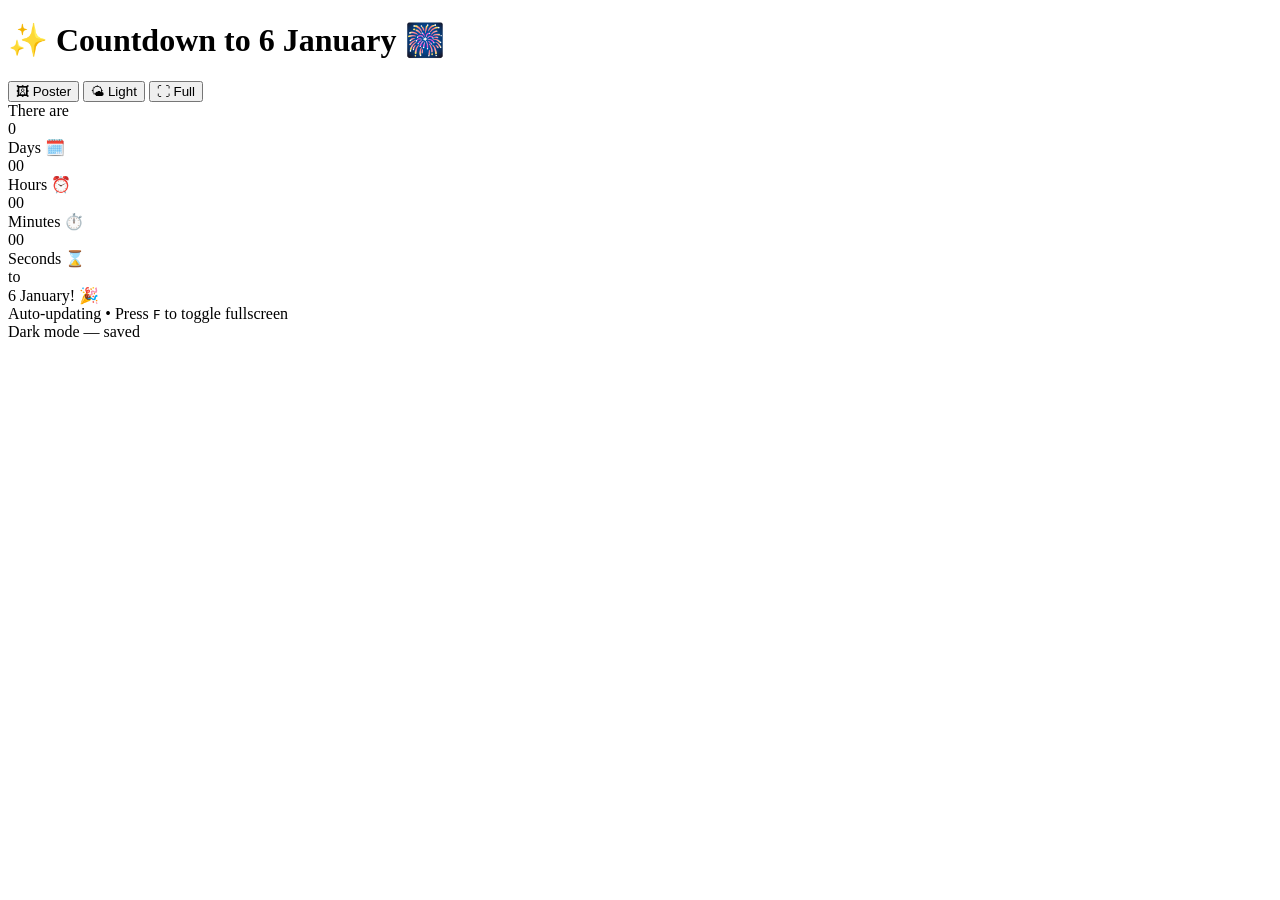
==== index.html @ 764acb68 "Update and rename time.html to index.html" ====
<!doctype html>
<html lang="en">
<head>
  <meta charset="utf-8" />
  <meta name="viewport" content="width=device-width,initial-scale=1" />
  <title>🎉 Countdown to 6 January</title>

  <!-- performance hints -->
  <link rel="preconnect" href="https://fonts.gstatic.com" crossorigin>
  <link rel="preconnect" href="https://fonts.googleapis.com">

  <!-- Google / designed fonts -->
  <link href="https://fonts.googleapis.com/css2?family=Playfair+Display:wght@700;900&family=Poppins:wght@300;500;700&family=Rubik:wght@400;700&display=swap" rel="stylesheet">

  <meta name="theme-color" content="#0b0e12">

  <!-- styles -->
  <link rel="stylesheet" href="styles.css">

  <!-- script (deferred) -->
  <script src="script.js" defer></script>
</head>
<body>
  <div id="app" class="app" data-theme="dark">
    <main class="card" id="card" role="application" aria-label="Countdown card">
      <!-- decorative elements -->
      <div class="decor r1" aria-hidden="true"></div>
      <div class="decor r2" aria-hidden="true"></div>
      <div class="decor r3" aria-hidden="true"></div>
      <div class="decor r4" aria-hidden="true"></div>

      <!-- header -->
      <header class="card-header" id="cardHeader">
        <h1 class="title">
          <span class="spark" aria-hidden="true">✨</span>
          Countdown to 6 January
          <span class="spark" aria-hidden="true">🎆</span>
        </h1>

        <div class="controls" role="toolbar" aria-label="Controls">
          <button id="posterBtn" class="control-btn" title="Toggle poster / UI hide (fullscreen poster)">🖼 Poster</button>

          <button id="themeToggle" class="control-btn" aria-pressed="false" title="Switch to Light mode">🌤 Light</button>

          <button id="fsBtn" class="control-btn primary" aria-pressed="false" title="Toggle fullscreen">⛶ Full</button>
        </div>
      </header>

      <!-- center content -->
      <section class="card-body" id="cardBody">
        <div class="subtitle" id="subtitle">There are</div>

        <div class="count-grid" role="group" aria-label="Countdown values">
          <div class="count-box" aria-live="polite">
            <div class="count-num" id="days">0</div>
            <div class="count-label">Days 🗓️</div>
          </div>

          <div class="count-box" aria-live="polite">
            <div class="count-num" id="hours">00</div>
            <div class="count-label">Hours ⏰</div>
          </div>

          <div class="count-box" aria-live="polite">
            <div class="count-num" id="minutes">00</div>
            <div class="count-label">Minutes ⏱️</div>
          </div>

          <div class="count-box" aria-live="polite">
            <div class="count-num" id="seconds">00</div>
            <div class="count-label">Seconds ⌛</div>
          </div>
        </div>

        <div class="to-text">to</div>
        <div class="big-date" id="bigDate">6 January! 🎉</div>
      </section>

      <!-- footer -->
      <footer class="card-footer" id="cardFooter">
        <div class="footer-left">Auto-updating • Press <kbd>F</kbd> to toggle fullscreen</div>
        <div class="footer-right" id="status" aria-live="polite">Dark mode — saved</div>
      </footer>
    </main>

    <!-- lightweight confetti container -->
    <div id="confetti" aria-hidden="true"></div>
  </div>
</body>
</html>
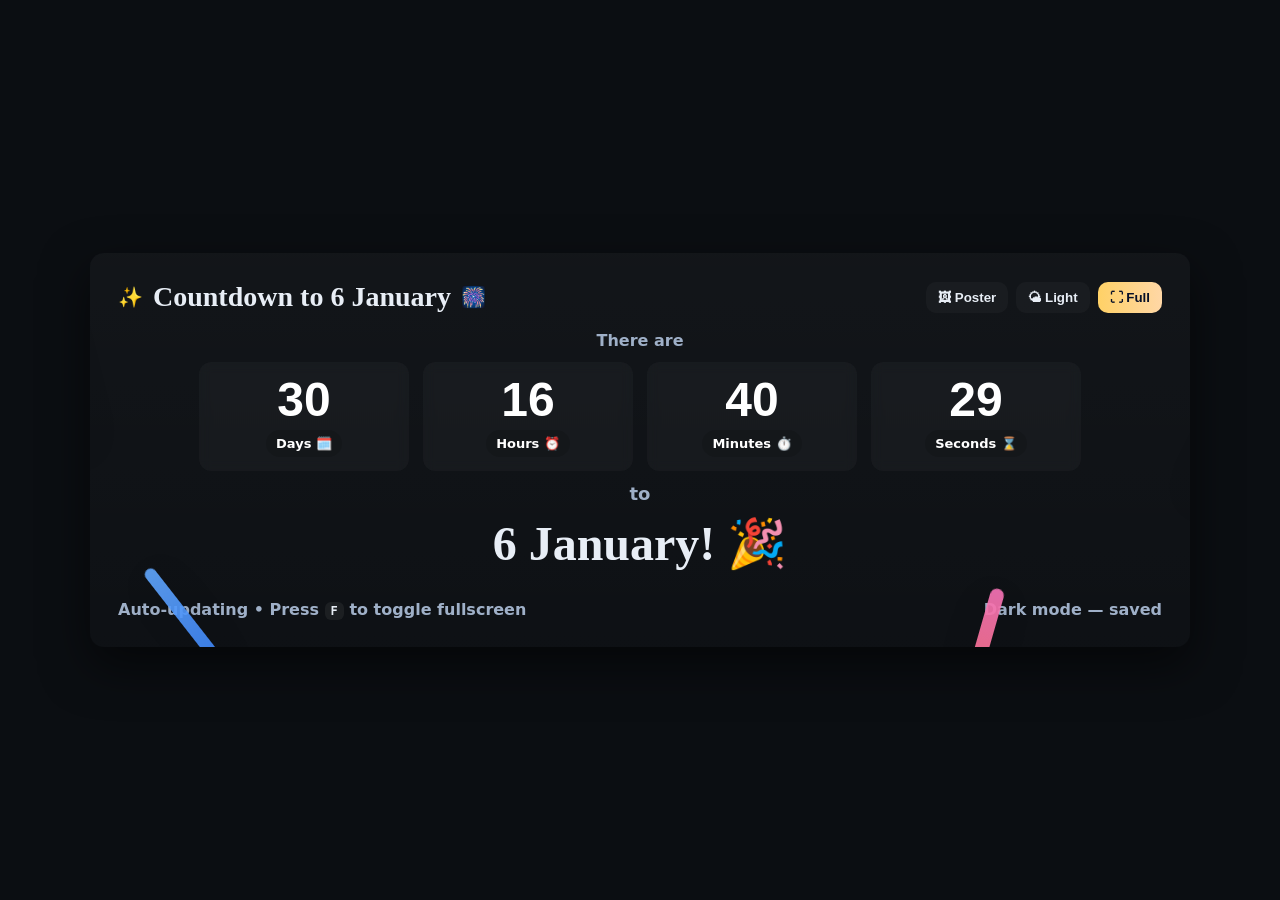
==== commit 66fcf63f: "Update index.html" ====
--- a/index.html
+++ b/index.html
@@ -5,25 +5,18 @@
   <meta name="viewport" content="width=device-width,initial-scale=1" />
   <title>🎉 Countdown to 6 January</title>
 
-  <!-- performance hints -->
   <link rel="preconnect" href="https://fonts.gstatic.com" crossorigin>
   <link rel="preconnect" href="https://fonts.googleapis.com">
-
-  <!-- Google / designed fonts -->
   <link href="https://fonts.googleapis.com/css2?family=Playfair+Display:wght@700;900&family=Poppins:wght@300;500;700&family=Rubik:wght@400;700&display=swap" rel="stylesheet">
 
   <meta name="theme-color" content="#0b0e12">
-
-  <!-- styles -->
   <link rel="stylesheet" href="styles.css">
-
-  <!-- script (deferred) -->
   <script src="script.js" defer></script>
 </head>
 <body>
   <div id="app" class="app" data-theme="dark">
     <main class="card" id="card" role="application" aria-label="Countdown card">
-      <!-- decorative elements -->
+      <!-- decorative -->
       <div class="decor r1" aria-hidden="true"></div>
       <div class="decor r2" aria-hidden="true"></div>
       <div class="decor r3" aria-hidden="true"></div>
@@ -39,14 +32,12 @@
 
         <div class="controls" role="toolbar" aria-label="Controls">
           <button id="posterBtn" class="control-btn" title="Toggle poster / UI hide (fullscreen poster)">🖼 Poster</button>
-
           <button id="themeToggle" class="control-btn" aria-pressed="false" title="Switch to Light mode">🌤 Light</button>
-
           <button id="fsBtn" class="control-btn primary" aria-pressed="false" title="Toggle fullscreen">⛶ Full</button>
         </div>
       </header>
 
-      <!-- center content -->
+      <!-- body (scrollable if content is tall) -->
       <section class="card-body" id="cardBody">
         <div class="subtitle" id="subtitle">There are</div>
 
@@ -81,10 +72,10 @@
         <div class="footer-left">Auto-updating • Press <kbd>F</kbd> to toggle fullscreen</div>
         <div class="footer-right" id="status" aria-live="polite">Dark mode — saved</div>
       </footer>
+
+      <!-- confetti container moved inside card to avoid overflow outside window -->
+      <div id="confetti" aria-hidden="true"></div>
     </main>
-
-    <!-- lightweight confetti container -->
-    <div id="confetti" aria-hidden="true"></div>
   </div>
 </body>
 </html>
--- a/styles.css
+++ b/styles.css
@@ -0,0 +1,208 @@
+/* ---------------------------
+   Refined styles for countdown
+   Dark by default, light available
+   --------------------------- */
+
+/* Variables (dark defaults) */
+:root {
+  --bg: #0b0e12;
+  --card-bg: linear-gradient(180deg, rgba(255,255,255,0.03), rgba(255,255,255,0.01));
+  --text: #e8eef6;
+  --muted: #9fb0c8;
+  --accent: #ffd166;
+  --box-bg: rgba(255,255,255,0.03);
+  --box-text: #fff;
+  --card-radius: 14px;
+  --shadow: 0 18px 48px rgba(0,0,0,0.55);
+  --control-bg: rgba(255,255,255,0.03);
+}
+
+/* Light theme overrides */
+:root[data-theme='light'] {
+  --bg: #f6fbff;
+  --card-bg: linear-gradient(180deg,#ffffff,#f3f9ff);
+  --text: #111827;
+  --muted: #4b5563;
+  --accent: #1e3a8a;
+  --box-bg: #ffffff;
+  --box-text: #222;
+  --shadow: 0 10px 28px rgba(20,30,40,0.08);
+  --control-bg: rgba(0,0,0,0.06);
+}
+
+/* Base reset */
+* { box-sizing: border-box; }
+html,body { height:100%; margin:0; }
+body {
+  font-family: "Poppins", system-ui, -apple-system, "Segoe UI", Roboto, Arial;
+  background: var(--bg);
+  color: var(--text);
+  -webkit-font-smoothing:antialiased;
+  -moz-osx-font-smoothing:grayscale;
+  display:flex;
+  align-items:center;
+  justify-content:center;
+  padding:24px;
+  transition: background .28s ease, color .28s ease;
+  overflow: hidden; /* hide scroll when fullscreen */
+}
+
+/* App container */
+.app { width:100%; max-width:1100px; }
+
+/* Card */
+.card{
+  width:100%;
+  border-radius: var(--card-radius);
+  background: var(--card-bg);
+  box-shadow: var(--shadow);
+  padding:28px;
+  position:relative;
+  overflow:hidden;
+  transition: transform .22s ease, box-shadow .22s ease, padding .22s ease;
+}
+
+/* make card fill viewport cleanly in fullscreen */
+:fullscreen, :-webkit-full-screen {
+  background-color: var(--bg) !important;
+}
+:fullscreen body, :-webkit-full-screen body {
+  margin:0;
+  width:100vw;
+  height:100vh;
+  padding:0;
+  display:flex;
+  align-items:center;
+  justify-content:center;
+}
+:fullscreen .card, :-webkit-full-screen .card {
+  width: calc(100vw - 40px);
+  height: calc(100vh - 40px);
+  max-width: none;
+  max-height: none;
+  border-radius: 8px;
+  padding: 28px;
+  display:flex;
+  flex-direction:column;
+  justify-content: space-between;
+  box-shadow: none;
+}
+
+/* Decorative elements */
+.decor { position:absolute; border-radius:999px; opacity:.92; pointer-events:none; filter: drop-shadow(0 8px 18px rgba(0,0,0,0.18)); }
+.r1{ left:-40px; top:8%; width:18px; height:160px; transform:rotate(-14deg); background:linear-gradient(180deg,#ff6b6b,#ffb86b); }
+.r2{ right:-60px; top:18%; width:16px; height:180px; transform:rotate(26deg); background:linear-gradient(180deg,#34d399,#10b981); }
+.r3{ left:8%; bottom:-30px; width:12px; height:120px; transform:rotate(-38deg); background:linear-gradient(180deg,#60a5fa,#3b82f6); }
+.r4{ right:18%; bottom:-40px; width:14px; height:100px; transform:rotate(16deg); background:linear-gradient(180deg,#f472b6,#fb7185); }
+
+/* Header */
+.card-header{
+  display:flex;
+  align-items:center;
+  justify-content:space-between;
+  gap:16px;
+}
+.title{
+  margin:0;
+  font-family: "Playfair Display", serif;
+  font-size:28px;
+  display:flex;
+  align-items:center;
+  gap:10px;
+}
+.spark { font-size:20px; }
+
+/* Controls */
+.controls { display:flex; gap:8px; align-items:center; }
+.control-btn{
+  background: var(--control-bg);
+  border: none;
+  color: var(--text);
+  padding:8px 12px;
+  border-radius:10px;
+  font-weight:700;
+  cursor:pointer;
+  display:inline-flex;
+  gap:8px;
+  align-items:center;
+  transition: transform .12s ease, opacity .12s ease, background .18s ease;
+}
+.control-btn:active { transform: translateY(1px); }
+.control-btn.primary{
+  background: linear-gradient(90deg,var(--accent), #ffd7a6);
+  color:#071029;
+}
+
+/* Body */
+.card-body { text-align:center; padding:18px 6px; display:flex; flex-direction:column; align-items:center; gap:12px; }
+
+/* Subtitles & text */
+.subtitle { color:var(--muted); font-weight:600; font-size:16px; }
+.to-text { font-size:18px; color:var(--muted); font-weight:600; }
+.big-date { font-family:"Playfair Display", serif; font-size:48px; font-weight:900; }
+
+/* Countdown grid */
+.count-grid{
+  display:flex;
+  gap:14px;
+  align-items:stretch;
+  justify-content:center;
+  flex-wrap:wrap;
+  width:100%;
+  max-width:900px;
+}
+.count-box{
+  min-width:120px;
+  flex: 1 1 140px;
+  max-width:210px;
+  background: var(--box-bg);
+  color: var(--box-text);
+  border-radius:12px;
+  padding:14px 12px;
+  display:flex;
+  flex-direction:column;
+  align-items:center;
+  gap:6px;
+  backdrop-filter: blur(6px);
+}
+.count-num{
+  font-family: "Rubik", sans-serif;
+  font-weight:800;
+  font-size:48px;
+  line-height:1;
+}
+.count-label{
+  padding:6px 10px;
+  border-radius:999px;
+  background: rgba(0,0,0,0.12);
+  color: var(--box-text);
+  font-size:13px;
+  font-weight:700;
+}
+:root[data-theme='light'] .count-label { background: rgba(0,0,0,0.06); color: var(--box-text); }
+
+/* Footer */
+.card-footer { display:flex; justify-content:space-between; gap:12px; align-items:center; color:var(--muted); font-weight:600; margin-top:10px; }
+
+/* Poster mode (hide header & footer) */
+.card.poster-mode .card-header,
+.card.poster-mode .card-footer { opacity: 0; transform: translateY(-8px); pointer-events:none; height:0; margin:0; padding:0; visibility:hidden; }
+
+/* Confetti small style placeholder; JS will animate pieces */
+#confetti { position:fixed; inset:0; pointer-events:none; overflow:visible; z-index:9999; }
+
+/* Keyboard hint */
+kbd { background: rgba(255,255,255,0.06); border-radius:6px; padding:2px 6px; font-weight:700; font-size:12px; color:var(--text); }
+
+/* Responsive */
+@media (max-width:800px){
+  .title { font-size:20px; }
+  .count-num { font-size:40px; }
+  .big-date { font-size:36px; }
+  .card { padding:18px; border-radius:12px; }
+}
+
+/* Reduced motion respect */
+@media (prefers-reduced-motion: reduce){
+  * { transition: none !important; animation: none !important; }
+}
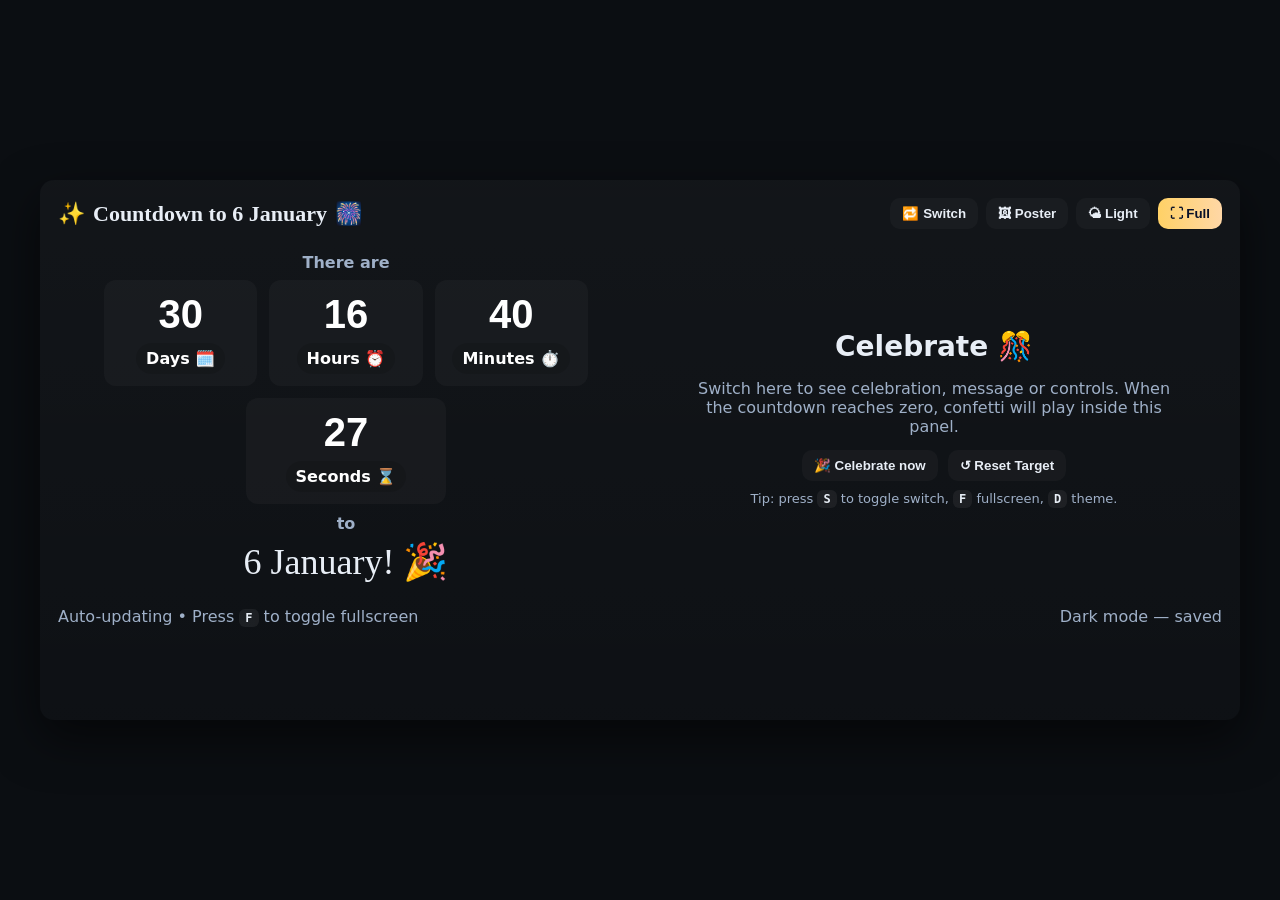
==== commit 76db8923: "Update index.html" ====
--- a/index.html
+++ b/index.html
@@ -3,7 +3,7 @@
 <head>
   <meta charset="utf-8" />
   <meta name="viewport" content="width=device-width,initial-scale=1" />
-  <title>🎉 Countdown to 6 January</title>
+  <title>🎉 Countdown to 6 January — Half Card Switch</title>
 
   <link rel="preconnect" href="https://fonts.gstatic.com" crossorigin>
   <link rel="preconnect" href="https://fonts.googleapis.com">
@@ -16,12 +16,6 @@
 <body>
   <div id="app" class="app" data-theme="dark">
     <main class="card" id="card" role="application" aria-label="Countdown card">
-      <!-- decorative -->
-      <div class="decor r1" aria-hidden="true"></div>
-      <div class="decor r2" aria-hidden="true"></div>
-      <div class="decor r3" aria-hidden="true"></div>
-      <div class="decor r4" aria-hidden="true"></div>
-
       <!-- header -->
       <header class="card-header" id="cardHeader">
         <h1 class="title">
@@ -31,41 +25,59 @@
         </h1>
 
         <div class="controls" role="toolbar" aria-label="Controls">
-          <button id="posterBtn" class="control-btn" title="Toggle poster / UI hide (fullscreen poster)">🖼 Poster</button>
+          <button id="halfSwitchBtn" class="control-btn" title="Switch halves (toggle)">🔁 Switch</button>
+          <button id="posterBtn" class="control-btn" title="Toggle poster / UI hide">🖼 Poster</button>
           <button id="themeToggle" class="control-btn" aria-pressed="false" title="Switch to Light mode">🌤 Light</button>
           <button id="fsBtn" class="control-btn primary" aria-pressed="false" title="Toggle fullscreen">⛶ Full</button>
         </div>
       </header>
 
-      <!-- body (scrollable if content is tall) -->
-      <section class="card-body" id="cardBody">
-        <div class="subtitle" id="subtitle">There are</div>
+      <!-- panels wrapper (two halves) -->
+      <div class="panels" id="panels" aria-live="polite">
+        <!-- LEFT PANEL (Countdown) -->
+        <section class="panel left-panel" id="leftPanel">
+          <div class="panel-inner">
+            <div class="subtitle">There are</div>
 
-        <div class="count-grid" role="group" aria-label="Countdown values">
-          <div class="count-box" aria-live="polite">
-            <div class="count-num" id="days">0</div>
-            <div class="count-label">Days 🗓️</div>
+            <div class="count-grid" role="group" aria-label="Countdown values">
+              <div class="count-box">
+                <div class="count-num" id="days">0</div>
+                <div class="count-label">Days 🗓️</div>
+              </div>
+              <div class="count-box">
+                <div class="count-num" id="hours">00</div>
+                <div class="count-label">Hours ⏰</div>
+              </div>
+              <div class="count-box">
+                <div class="count-num" id="minutes">00</div>
+                <div class="count-label">Minutes ⏱️</div>
+              </div>
+              <div class="count-box">
+                <div class="count-num" id="seconds">00</div>
+                <div class="count-label">Seconds ⌛</div>
+              </div>
+            </div>
+
+            <div class="to-text">to</div>
+            <div class="big-date" id="bigDate">6 January! 🎉</div>
           </div>
+        </section>
 
-          <div class="count-box" aria-live="polite">
-            <div class="count-num" id="hours">00</div>
-            <div class="count-label">Hours ⏰</div>
+        <!-- RIGHT PANEL (Info / Celebrate) -->
+        <section class="panel right-panel" id="rightPanel">
+          <div class="panel-inner">
+            <div class="right-title">Celebrate 🎊</div>
+            <p class="right-text">Switch here to see celebration, message or controls. When the countdown reaches zero, confetti will play inside this panel.</p>
+
+            <div class="right-actions">
+              <button id="celebrateBtn" class="control-btn">🎉 Celebrate now</button>
+              <button id="resetBtn" class="control-btn">↺ Reset Target</button>
+            </div>
+
+            <div class="right-note">Tip: press <kbd>S</kbd> to toggle switch, <kbd>F</kbd> fullscreen, <kbd>D</kbd> theme.</div>
           </div>
-
-          <div class="count-box" aria-live="polite">
-            <div class="count-num" id="minutes">00</div>
-            <div class="count-label">Minutes ⏱️</div>
-          </div>
-
-          <div class="count-box" aria-live="polite">
-            <div class="count-num" id="seconds">00</div>
-            <div class="count-label">Seconds ⌛</div>
-          </div>
-        </div>
-
-        <div class="to-text">to</div>
-        <div class="big-date" id="bigDate">6 January! 🎉</div>
-      </section>
+        </section>
+      </div>
 
       <!-- footer -->
       <footer class="card-footer" id="cardFooter">
@@ -73,7 +85,7 @@
         <div class="footer-right" id="status" aria-live="polite">Dark mode — saved</div>
       </footer>
 
-      <!-- confetti container moved inside card to avoid overflow outside window -->
+      <!-- confetti container inside card (clipped to card) -->
       <div id="confetti" aria-hidden="true"></div>
     </main>
   </div>
--- a/styles.css
+++ b/styles.css
@@ -1,208 +1,105 @@
-/* ---------------------------
-   Refined styles for countdown
-   Dark by default, light available
-   --------------------------- */
+/* Half-card switch design + fullscreen-safe */
 
-/* Variables (dark defaults) */
+/* Variables (dark default) */
 :root {
-  --bg: #0b0e12;
+  --bg:#0b0e12;
   --card-bg: linear-gradient(180deg, rgba(255,255,255,0.03), rgba(255,255,255,0.01));
-  --text: #e8eef6;
-  --muted: #9fb0c8;
-  --accent: #ffd166;
+  --text:#e8eef6;
+  --muted:#9fb0c8;
+  --accent:#ffd166;
   --box-bg: rgba(255,255,255,0.03);
-  --box-text: #fff;
-  --card-radius: 14px;
+  --box-text:#fff;
+  --control-bg: rgba(255,255,255,0.03);
+  --card-radius:14px;
   --shadow: 0 18px 48px rgba(0,0,0,0.55);
-  --control-bg: rgba(255,255,255,0.03);
 }
 
-/* Light theme overrides */
-:root[data-theme='light'] {
-  --bg: #f6fbff;
-  --card-bg: linear-gradient(180deg,#ffffff,#f3f9ff);
-  --text: #111827;
-  --muted: #4b5563;
-  --accent: #1e3a8a;
-  --box-bg: #ffffff;
-  --box-text: #222;
-  --shadow: 0 10px 28px rgba(20,30,40,0.08);
-  --control-bg: rgba(0,0,0,0.06);
+:root[data-theme='light']{
+  --bg:#f6fbff; --card-bg:linear-gradient(180deg,#fff,#f3f9ff); --text:#111827; --muted:#4b5563; --accent:#1e3a8a; --box-bg:#fff; --box-text:#222; --control-bg: rgba(0,0,0,0.06);
 }
 
-/* Base reset */
-* { box-sizing: border-box; }
-html,body { height:100%; margin:0; }
-body {
-  font-family: "Poppins", system-ui, -apple-system, "Segoe UI", Roboto, Arial;
-  background: var(--bg);
-  color: var(--text);
-  -webkit-font-smoothing:antialiased;
-  -moz-osx-font-smoothing:grayscale;
-  display:flex;
-  align-items:center;
-  justify-content:center;
-  padding:24px;
-  transition: background .28s ease, color .28s ease;
-  overflow: hidden; /* hide scroll when fullscreen */
+/* Base */
+*{box-sizing:border-box}
+html,body{height:100%;margin:0}
+body{
+  font-family:"Poppins",system-ui,-apple-system,"Segoe UI",Roboto,Arial;
+  background:var(--bg);
+  color:var(--text);
+  display:flex;align-items:center;justify-content:center;padding:22px;overflow:hidden;
 }
-
-/* App container */
-.app { width:100%; max-width:1100px; }
+.app{width:100%;max-width:1200px}
 
 /* Card */
 .card{
-  width:100%;
-  border-radius: var(--card-radius);
-  background: var(--card-bg);
-  box-shadow: var(--shadow);
-  padding:28px;
-  position:relative;
-  overflow:hidden;
-  transition: transform .22s ease, box-shadow .22s ease, padding .22s ease;
+  width:100%; border-radius:var(--card-radius); background:var(--card-bg); box-shadow:var(--shadow);
+  padding:18px; position:relative; overflow:hidden; display:flex; flex-direction:column; min-height:540px;
 }
 
-/* make card fill viewport cleanly in fullscreen */
-:fullscreen, :-webkit-full-screen {
-  background-color: var(--bg) !important;
-}
-:fullscreen body, :-webkit-full-screen body {
-  margin:0;
-  width:100vw;
-  height:100vh;
-  padding:0;
-  display:flex;
-  align-items:center;
-  justify-content:center;
-}
-:fullscreen .card, :-webkit-full-screen .card {
-  width: calc(100vw - 40px);
-  height: calc(100vh - 40px);
-  max-width: none;
-  max-height: none;
-  border-radius: 8px;
-  padding: 28px;
-  display:flex;
-  flex-direction:column;
-  justify-content: space-between;
-  box-shadow: none;
-}
+/* Header / Footer */
+.card-header{display:flex;align-items:center;justify-content:space-between;gap:12px;padding-bottom:6px}
+.title{margin:0;font-family:"Playfair Display",serif;font-size:22px;display:flex;gap:8px;align-items:center}
+.controls{display:flex;gap:8px;align-items:center}
+.control-btn{background:var(--control-bg);border:0;color:var(--text);padding:8px 12px;border-radius:10px;font-weight:700;cursor:pointer;display:inline-flex;gap:8px;align-items:center}
+.control-btn.primary{background:linear-gradient(90deg,var(--accent),#ffd7a6);color:#071029}
 
-/* Decorative elements */
-.decor { position:absolute; border-radius:999px; opacity:.92; pointer-events:none; filter: drop-shadow(0 8px 18px rgba(0,0,0,0.18)); }
-.r1{ left:-40px; top:8%; width:18px; height:160px; transform:rotate(-14deg); background:linear-gradient(180deg,#ff6b6b,#ffb86b); }
-.r2{ right:-60px; top:18%; width:16px; height:180px; transform:rotate(26deg); background:linear-gradient(180deg,#34d399,#10b981); }
-.r3{ left:8%; bottom:-30px; width:12px; height:120px; transform:rotate(-38deg); background:linear-gradient(180deg,#60a5fa,#3b82f6); }
-.r4{ right:18%; bottom:-40px; width:14px; height:100px; transform:rotate(16deg); background:linear-gradient(180deg,#f472b6,#fb7185); }
+/* Panels wrapper: two halves side-by-side, animated switch */
+.panels{display:flex;width:100%;height:100%;gap:12px;transition: all .42s cubic-bezier(.2,.9,.22,1);align-items:stretch}
+.panel{flex:1 1 50%;min-width:0;background:transparent;border-radius:10px;overflow:hidden;display:flex;align-items:center;justify-content:center}
+.panel-inner{padding:18px; width:100%; max-width:520px; margin:auto; text-align:center}
 
-/* Header */
-.card-header{
-  display:flex;
-  align-items:center;
-  justify-content:space-between;
-  gap:16px;
-}
-.title{
-  margin:0;
-  font-family: "Playfair Display", serif;
-  font-size:28px;
-  display:flex;
-  align-items:center;
-  gap:10px;
-}
-.spark { font-size:20px; }
+/* Left panel (countdown) styling */
+.left-panel .subtitle{color:var(--muted);font-weight:700;margin-bottom:8px}
+.count-grid{display:flex;gap:12px;flex-wrap:wrap;justify-content:center;width:100%}
+.count-box{min-width:120px;flex:1 1 140px;max-width:200px;background:var(--box-bg);color:var(--box-text);border-radius:12px;padding:12px;display:flex;flex-direction:column;align-items:center;gap:6px}
+.count-num{font-family:"Rubik",sans-serif;font-weight:800;font-size:40px}
+.count-label{padding:6px 10px;border-radius:20px;background:rgba(0,0,0,0.12);font-weight:700;color:var(--box-text)}
+.to-text{margin-top:10px;color:var(--muted);font-weight:700}
+.big-date{font-family:"Playfair Display",serif;font-size:36px;margin-top:8px}
 
-/* Controls */
-.controls { display:flex; gap:8px; align-items:center; }
-.control-btn{
-  background: var(--control-bg);
-  border: none;
-  color: var(--text);
-  padding:8px 12px;
-  border-radius:10px;
-  font-weight:700;
-  cursor:pointer;
-  display:inline-flex;
-  gap:8px;
-  align-items:center;
-  transition: transform .12s ease, opacity .12s ease, background .18s ease;
-}
-.control-btn:active { transform: translateY(1px); }
-.control-btn.primary{
-  background: linear-gradient(90deg,var(--accent), #ffd7a6);
-  color:#071029;
-}
+/* Right panel (info) */
+.right-title{font-size:28px;font-weight:900;margin-bottom:8px}
+.right-text{color:var(--muted);margin-bottom:14px}
+.right-actions{display:flex;gap:10px;justify-content:center;margin-bottom:8px}
+.right-note{color:var(--muted);font-size:13px;margin-top:10px}
 
-/* Body */
-.card-body { text-align:center; padding:18px 6px; display:flex; flex-direction:column; align-items:center; gap:12px; }
+/* HALF SWITCH states
+   - default: two halves (each 50%)
+   - .show-right => right panel expands to 100%, left shrinks and hides content
+   - .show-left  => left expands to 100% (optional; we default to toggling right)
+*/
+.card.show-right .panels{gap:0}
+.card.show-right .left-panel{flex:0 0 0%; max-width:0; opacity:0; transform:scale(.98); transition: all .42s cubic-bezier(.2,.9,.22,1)}
+.card.show-right .right-panel{flex:1 1 100%; max-width:100%}
 
-/* Subtitles & text */
-.subtitle { color:var(--muted); font-weight:600; font-size:16px; }
-.to-text { font-size:18px; color:var(--muted); font-weight:600; }
-.big-date { font-family:"Playfair Display", serif; font-size:48px; font-weight:900; }
+/* Smooth return */
+.card:not(.show-right) .left-panel{flex:1 1 50%; opacity:1; transform:none}
+.card:not(.show-right) .right-panel{flex:1 1 50%}
 
-/* Countdown grid */
-.count-grid{
-  display:flex;
-  gap:14px;
-  align-items:stretch;
-  justify-content:center;
-  flex-wrap:wrap;
-  width:100%;
-  max-width:900px;
-}
-.count-box{
-  min-width:120px;
-  flex: 1 1 140px;
-  max-width:210px;
-  background: var(--box-bg);
-  color: var(--box-text);
-  border-radius:12px;
-  padding:14px 12px;
-  display:flex;
-  flex-direction:column;
-  align-items:center;
-  gap:6px;
-  backdrop-filter: blur(6px);
-}
-.count-num{
-  font-family: "Rubik", sans-serif;
-  font-weight:800;
-  font-size:48px;
-  line-height:1;
-}
-.count-label{
-  padding:6px 10px;
-  border-radius:999px;
-  background: rgba(0,0,0,0.12);
-  color: var(--box-text);
-  font-size:13px;
-  font-weight:700;
-}
-:root[data-theme='light'] .count-label { background: rgba(0,0,0,0.06); color: var(--box-text); }
+/* Confetti container clipped to card */
+#confetti{position:absolute;inset:0;pointer-events:none;overflow:visible;z-index:9999}
 
 /* Footer */
-.card-footer { display:flex; justify-content:space-between; gap:12px; align-items:center; color:var(--muted); font-weight:600; margin-top:10px; }
+.card-footer{display:flex;justify-content:space-between;align-items:center;color:var(--muted);padding-top:6px}
 
-/* Poster mode (hide header & footer) */
+/* Poster mode hides header/footer cleanly */
 .card.poster-mode .card-header,
-.card.poster-mode .card-footer { opacity: 0; transform: translateY(-8px); pointer-events:none; height:0; margin:0; padding:0; visibility:hidden; }
+.card.poster-mode .card-footer { display:none }
 
-/* Confetti small style placeholder; JS will animate pieces */
-#confetti { position:fixed; inset:0; pointer-events:none; overflow:visible; z-index:9999; }
+/* kbd */
+kbd{background:rgba(255,255,255,0.06);border-radius:6px;padding:2px 6px;font-weight:700;font-size:12px;color:var(--text)}
 
-/* Keyboard hint */
-kbd { background: rgba(255,255,255,0.06); border-radius:6px; padding:2px 6px; font-weight:700; font-size:12px; color:var(--text); }
+/* Fullscreen fix: ensure card is fixed to viewport and panels behave */
+:fullscreen .card, :-webkit-full-screen .card{
+  position:fixed; top:0; left:0; width:100vw; height:100vh; padding:14px; margin:0; border-radius:0; z-index:999999; display:flex; flex-direction:column;
+  min-height:0;
+}
+:fullscreen .panels{height:calc(100% - 110px)} /* leave room for header/footer */
+:fullscreen .panel-inner{max-width:720px}
 
 /* Responsive */
-@media (max-width:800px){
-  .title { font-size:20px; }
-  .count-num { font-size:40px; }
-  .big-date { font-size:36px; }
-  .card { padding:18px; border-radius:12px; }
+@media (max-width:840px){
+  .big-date{font-size:28px}
+  .count-num{font-size:34px}
+  .title{font-size:18px}
+  .card{min-height:420px}
 }
-
-/* Reduced motion respect */
-@media (prefers-reduced-motion: reduce){
-  * { transition: none !important; animation: none !important; }
-}
